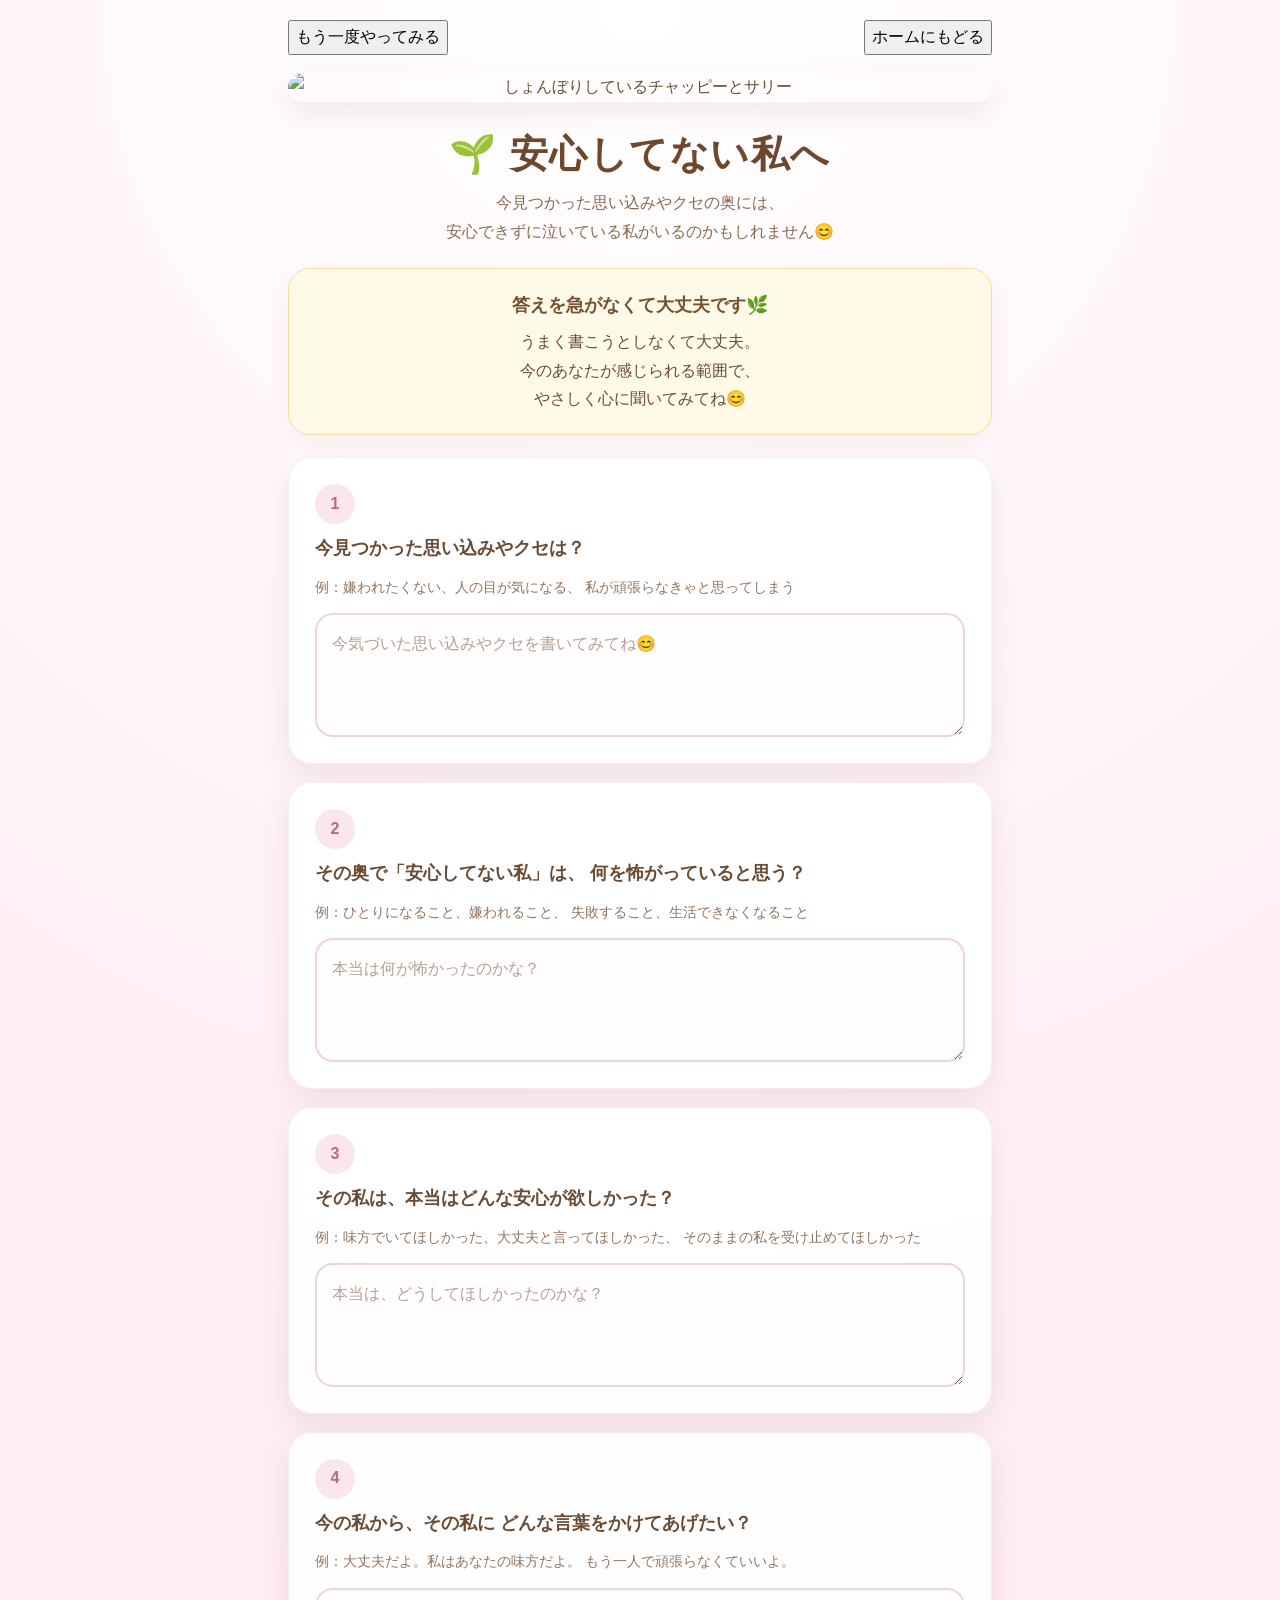
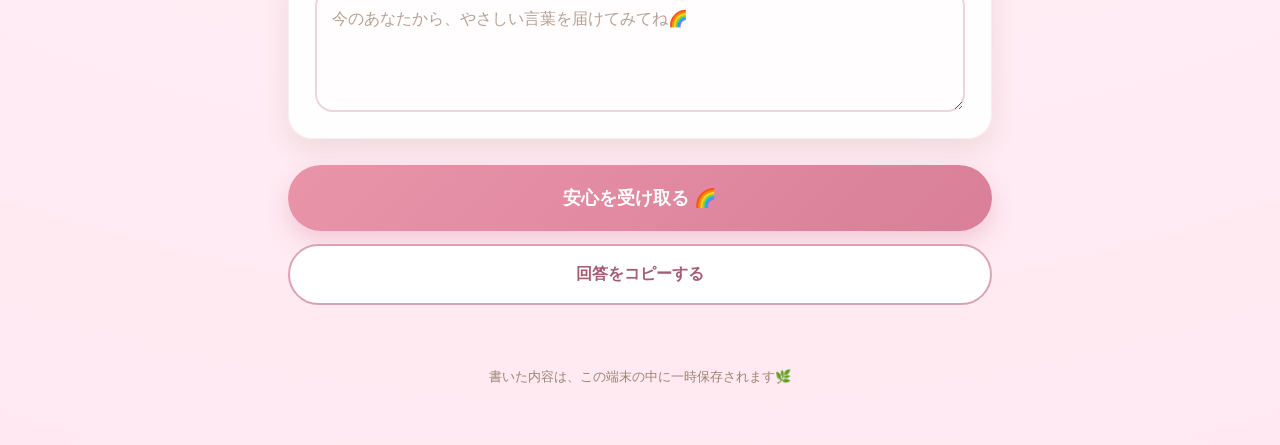
==== anshin-me.html @ 71d85279 "Update navigation buttons in anshin-me.html Replaced buttons for navigation with new styles and text" ====
<!DOCTYPE html>
<html lang="ja">
<head>
  <meta charset="UTF-8">

  <meta
    name="viewport"
    content="width=device-width, initial-scale=1, viewport-fit=cover"
  >

  <title>安心してない私へ｜安心にもどるナビ</title>

  <style>
    * {
      box-sizing: border-box;
    }

    :root {
      --brown: #6b4b32;
      --brown-light: #8a6a50;
      --pink-bg: #fff5f8;
      --card-bg: rgba(255, 255, 255, 0.94);
      --cream: #fff9e8;
      --cream-border: #f3df9f;
      --pink: #e994a9;
      --pink-dark: #d97f99;
      --green: #799667;
      --shadow: 0 10px 28px rgba(126, 84, 64, 0.12);
    }

    html {
      scroll-behavior: smooth;
    }

    body {
      margin: 0;
      min-height: 100vh;
      font-family:
        "Hiragino Kaku Gothic ProN",
        "Yu Gothic",
        "Meiryo",
        sans-serif;
      color: var(--brown);
      background:
        radial-gradient(
          circle at top,
          rgba(255, 255, 255, 0.95),
          rgba(255, 240, 246, 0.96) 52%,
          rgba(255, 232, 241, 0.98)
        );
      line-height: 1.8;
    }

    button,
    textarea {
      font: inherit;
    }

    .page {
      width: min(100%, 760px);
      margin: 0 auto;
      padding:
        max(20px, env(safe-area-inset-top))
        16px
        max(44px, env(safe-area-inset-bottom));
    }

    .top-buttons {
      display: flex;
      justify-content: space-between;
      gap: 12px;
      margin-bottom: 18px;
    }

    .mini-button {
      appearance: none;
      border: 1px solid rgba(121, 86, 57, 0.16);
      border-radius: 999px;
      background: rgba(255, 255, 255, 0.85);
      color: var(--brown);
      padding: 9px 15px;
      font-size: 14px;
      cursor: pointer;
      box-shadow: 0 5px 16px rgba(109, 73, 51, 0.08);
    }

    .hero {
      text-align: center;
      margin-bottom: 22px;
    }

    .hero-image,
    .ending-image {
      display: block;
      width: 100%;
      border-radius: 26px;
      box-shadow: var(--shadow);
      object-fit: cover;
    }

    .hero-image {
      max-height: 480px;
    }

    h1 {
      margin: 26px 0 8px;
      font-size: clamp(26px, 7vw, 38px);
      line-height: 1.4;
      letter-spacing: 0.04em;
      color: #6d482c;
    }

    .lead {
      margin: 0 auto;
      max-width: 650px;
      font-size: 16px;
      color: var(--brown-light);
    }

    .message-box {
      margin: 22px 0;
      padding: 20px 18px;
      text-align: center;
      background: var(--cream);
      border: 1px solid var(--cream-border);
      border-radius: 22px;
      box-shadow: 0 7px 20px rgba(156, 118, 72, 0.08);
    }

    .message-box strong {
      display: block;
      margin-bottom: 6px;
      font-size: 18px;
      color: #76512f;
    }

    .question-card {
      margin: 18px 0;
      padding: 22px 18px;
      background: var(--card-bg);
      border: 1px solid rgba(223, 175, 190, 0.22);
      border-radius: 24px;
      box-shadow: var(--shadow);
    }

    .question-number {
      display: inline-flex;
      align-items: center;
      justify-content: center;
      min-width: 40px;
      height: 40px;
      margin-bottom: 10px;
      border-radius: 50%;
      background: #fce6ed;
      color: #b96881;
      font-weight: 700;
    }

    .question-card label {
      display: block;
      margin-bottom: 11px;
      font-weight: 700;
      font-size: 18px;
      line-height: 1.65;
    }

    .hint {
      margin: 0 0 13px;
      color: #93745d;
      font-size: 14px;
    }

    textarea {
      display: block;
      width: 100%;
      min-height: 124px;
      resize: vertical;
      border: 2px solid #ecd5dd;
      border-radius: 18px;
      padding: 15px;
      color: var(--brown);
      background: #fffdfd;
      outline: none;
      line-height: 1.7;
      transition:
        border-color 0.2s ease,
        box-shadow 0.2s ease;
    }

    textarea:focus {
      border-color: #dda2b5;
      box-shadow: 0 0 0 4px rgba(221, 162, 181, 0.14);
    }

    textarea::placeholder {
      color: #b6a094;
    }

    .action-area {
      margin-top: 26px;
    }

    .main-button {
      display: block;
      width: 100%;
      appearance: none;
      border: none;
      border-radius: 999px;
      padding: 17px 20px;
      color: #fff;
      background:
        linear-gradient(
          135deg,
          var(--pink),
          var(--pink-dark)
        );
      font-size: 18px;
      font-weight: 700;
      cursor: pointer;
      box-shadow: 0 10px 22px rgba(213, 116, 145, 0.28);
      transition:
        transform 0.15s ease,
        box-shadow 0.15s ease;
    }

    .main-button:active {
      transform: scale(0.98);
      box-shadow: 0 5px 13px rgba(213, 116, 145, 0.24);
    }

    .sub-button {
      display: block;
      width: 100%;
      margin-top: 13px;
      appearance: none;
      border: 2px solid #dca2b3;
      border-radius: 999px;
      padding: 14px 18px;
      color: #a55d73;
      background: #fff;
      font-weight: 700;
      cursor: pointer;
    }

    .status {
      min-height: 30px;
      margin-top: 12px;
      text-align: center;
      font-weight: 700;
      color: var(--green);
    }

    .ending {
      display: none;
      margin-top: 30px;
      animation: fadeIn 0.65s ease;
    }

    .ending.show {
      display: block;
    }

    .ending-card {
      margin-top: 20px;
      padding: 24px 19px;
      text-align: center;
      background: rgba(255, 255, 255, 0.95);
      border-radius: 24px;
      box-shadow: var(--shadow);
    }

    .ending-card h2 {
      margin: 0 0 12px;
      font-size: 25px;
      color: #6a492e;
    }

    .ending-card p {
      margin: 7px 0;
    }

    .affirmation {
      margin-top: 18px;
      padding: 17px;
      background: #fff8dd;
      border-radius: 18px;
      font-weight: 700;
      color: #76512f;
    }

    .small-note {
      margin-top: 18px;
      font-size: 13px;
      color: #9a8373;
      text-align: center;
    }

    @keyframes fadeIn {
      from {
        opacity: 0;
        transform: translateY(14px);
      }

      to {
        opacity: 1;
        transform: translateY(0);
      }
    }

    @media (min-width: 700px) {
      .page {
        padding-left: 28px;
        padding-right: 28px;
      }

      .question-card {
        padding: 26px;
      }
    }
  </style>
</head>

<body>
  <main class="page">

    <div class="top-buttons">
  <button
  type="button"
  class="anshin-me-retry-button"
  id="clearButton"
>
  もう一度やってみる
</button>

<button
  type="button"
  class="anshin-me-home-button"
  onclick="location.href='index.html'"
>
  ホームにもどる
</button>
    </div>

    <section class="hero">
      <img
        class="hero-image"
        src="https://raw.githubusercontent.com/Chappy-Sally/chappy-sally-images/main/anshin/cs_Syonbori.png"
        alt="しょんぼりしているチャッピーとサリー"
      >

      <h1>🌱 安心してない私へ</h1>

      <p class="lead">
        今見つかった思い込みやクセの奥には、<br>
        安心できずに泣いている私がいるのかもしれません😊
      </p>
    </section>

    <div class="message-box">
      <strong>答えを急がなくて大丈夫です🌿</strong>
      うまく書こうとしなくて大丈夫。<br>
      今のあなたが感じられる範囲で、<br>
      やさしく心に聞いてみてね😊
    </div>

    <section class="question-card">
      <div class="question-number">1</div>

      <label for="belief">
        今見つかった思い込みやクセは？
      </label>

      <p class="hint">
        例：嫌われたくない、人の目が気になる、
        私が頑張らなきゃと思ってしまう
      </p>

      <textarea
        id="belief"
        placeholder="今気づいた思い込みやクセを書いてみてね😊"
      ></textarea>
    </section>

    <section class="question-card">
      <div class="question-number">2</div>

      <label for="fear">
        その奥で「安心してない私」は、
        何を怖がっていると思う？
      </label>

      <p class="hint">
        例：ひとりになること、嫌われること、
        失敗すること、生活できなくなること
      </p>

      <textarea
        id="fear"
        placeholder="本当は何が怖かったのかな？"
      ></textarea>
    </section>

    <section class="question-card">
      <div class="question-number">3</div>

      <label for="wantedSafety">
        その私は、本当はどんな安心が欲しかった？
      </label>

      <p class="hint">
        例：味方でいてほしかった、大丈夫と言ってほしかった、
        そのままの私を受け止めてほしかった
      </p>

      <textarea
        id="wantedSafety"
        placeholder="本当は、どうしてほしかったのかな？"
      ></textarea>
    </section>

    <section class="question-card">
      <div class="question-number">4</div>

      <label for="kindWords">
        今の私から、その私に
        どんな言葉をかけてあげたい？
      </label>

      <p class="hint">
        例：大丈夫だよ。私はあなたの味方だよ。
        もう一人で頑張らなくていいよ。
      </p>

      <textarea
        id="kindWords"
        placeholder="今のあなたから、やさしい言葉を届けてみてね🌈"
      ></textarea>
    </section>

    <div class="action-area">
      <button
        type="button"
        class="main-button"
        id="completeButton"
      >
        安心を受け取る 🌈
      </button>

      <button
        type="button"
        class="sub-button"
        id="copyButton"
      >
        回答をコピーする
      </button>

      <div
        class="status"
        id="status"
        aria-live="polite"
      ></div>
    </div>

    <section
      class="ending"
      id="ending"
    >
      <img
        class="ending-image"
        src="https://raw.githubusercontent.com/Chappy-Sally/chappy-sally-images/main/anshin/cs_Suyasuya.png"
        alt="安心して眠るチャッピーとサリー"
      >

      <div class="ending-card">
        <h2>🌈 安心できた私へ</h2>

        <p>
          よくここまで心を見つめてきたね😊
        </p>

        <p>
          思い込みやクセを責めなくて大丈夫。
        </p>

        <p>
          その奥には、ただ<br>
          <strong>安心したかった私</strong>がいただけ🌱
        </p>

        <p>
          今日からは、その私に<br>
          「大丈夫だよ」とやさしく声をかけてあげよう。
        </p>

        <div class="affirmation">
          私は大丈夫😊<br>
          私は私の味方。<br>
          安心して、一歩ずつ進んでいい🌈
        </div>
      </div>
    </section>

    <p class="small-note">
      書いた内容は、この端末の中に一時保存されます🌿
    </p>

  </main>

  <script>
    const STORAGE_KEY = "anshinMeAnswers";

    const fields = {
      belief: document.getElementById("belief"),
      fear: document.getElementById("fear"),
      wantedSafety: document.getElementById("wantedSafety"),
      kindWords: document.getElementById("kindWords")
    };

    const ending = document.getElementById("ending");
    const status = document.getElementById("status");
    const completeButton = document.getElementById("completeButton");
    const copyButton = document.getElementById("copyButton");
    const clearButton = document.getElementById("clearButton");

    function getAnswers() {
      return {
        belief: fields.belief.value.trim(),
        fear: fields.fear.value.trim(),
        wantedSafety: fields.wantedSafety.value.trim(),
        kindWords: fields.kindWords.value.trim()
      };
    }

    function saveAnswers() {
      try {
        localStorage.setItem(
          STORAGE_KEY,
          JSON.stringify(getAnswers())
        );
      } catch (error) {
        console.warn("保存できませんでした。", error);
      }
    }

    function loadAnswers() {
      try {
        const saved = localStorage.getItem(STORAGE_KEY);

        if (!saved) {
          return;
        }

        const answers = JSON.parse(saved);

        fields.belief.value = answers.belief || "";
        fields.fear.value = answers.fear || "";
        fields.wantedSafety.value = answers.wantedSafety || "";
        fields.kindWords.value = answers.kindWords || "";
      } catch (error) {
        console.warn("保存内容を読み込めませんでした。", error);
      }
    }

    function createCopyText() {
      const answers = getAnswers();

      return `安心してない私に会いに行ってみたよ🌿

【今見つかった思い込みやクセ】
${answers.belief || "（まだ思いつかない）"}

【その奥で、安心してない私が怖がっていること】
${answers.fear || "（まだ思いつかない）"}

【本当は欲しかった安心】
${answers.wantedSafety || "（まだ思いつかない）"}

【今の私からかけてあげたい言葉】
${answers.kindWords || "（まだ思いつかない）"}

思い込みやクセを責めるのではなく、
その奥にいる「安心したかった私」に寄り添いながら、
やさしく安心に戻るお手伝いをしてください😊🌈`;
    }

    async function copyAnswers() {
      saveAnswers();

      try {
        await navigator.clipboard.writeText(createCopyText());
        showStatus("回答をコピーしました😊");
      } catch (error) {
        const temp = document.createElement("textarea");
        temp.value = createCopyText();
        temp.style.position = "fixed";
        temp.style.opacity = "0";

        document.body.appendChild(temp);
        temp.select();
        document.execCommand("copy");
        temp.remove();

        showStatus("回答をコピーしました😊");
      }
    }

    function showStatus(message) {
      status.textContent = message;

      window.setTimeout(() => {
        status.textContent = "";
      }, 3000);
    }

    function showEnding() {
      saveAnswers();

      ending.classList.add("show");

      window.setTimeout(() => {
        ending.scrollIntoView({
          behavior: "smooth",
          block: "start"
        });
      }, 100);

      showStatus("安心を受け取りました🌈");
    }

    function clearAnswers() {
      const shouldClear = window.confirm(
        "入力した内容をすべて消しますか？"
      );

      if (!shouldClear) {
        return;
      }

      Object.values(fields).forEach((field) => {
        field.value = "";
      });

      localStorage.removeItem(STORAGE_KEY);
      ending.classList.remove("show");

      showStatus("入力内容を消しました🌿");
    }

    Object.values(fields).forEach((field) => {
      field.addEventListener("input", saveAnswers);
    });

    completeButton.addEventListener("click", showEnding);
    copyButton.addEventListener("click", copyAnswers);
    clearButton.addEventListener("click", clearAnswers);

    loadAnswers();
  </script>
</body>
</html>
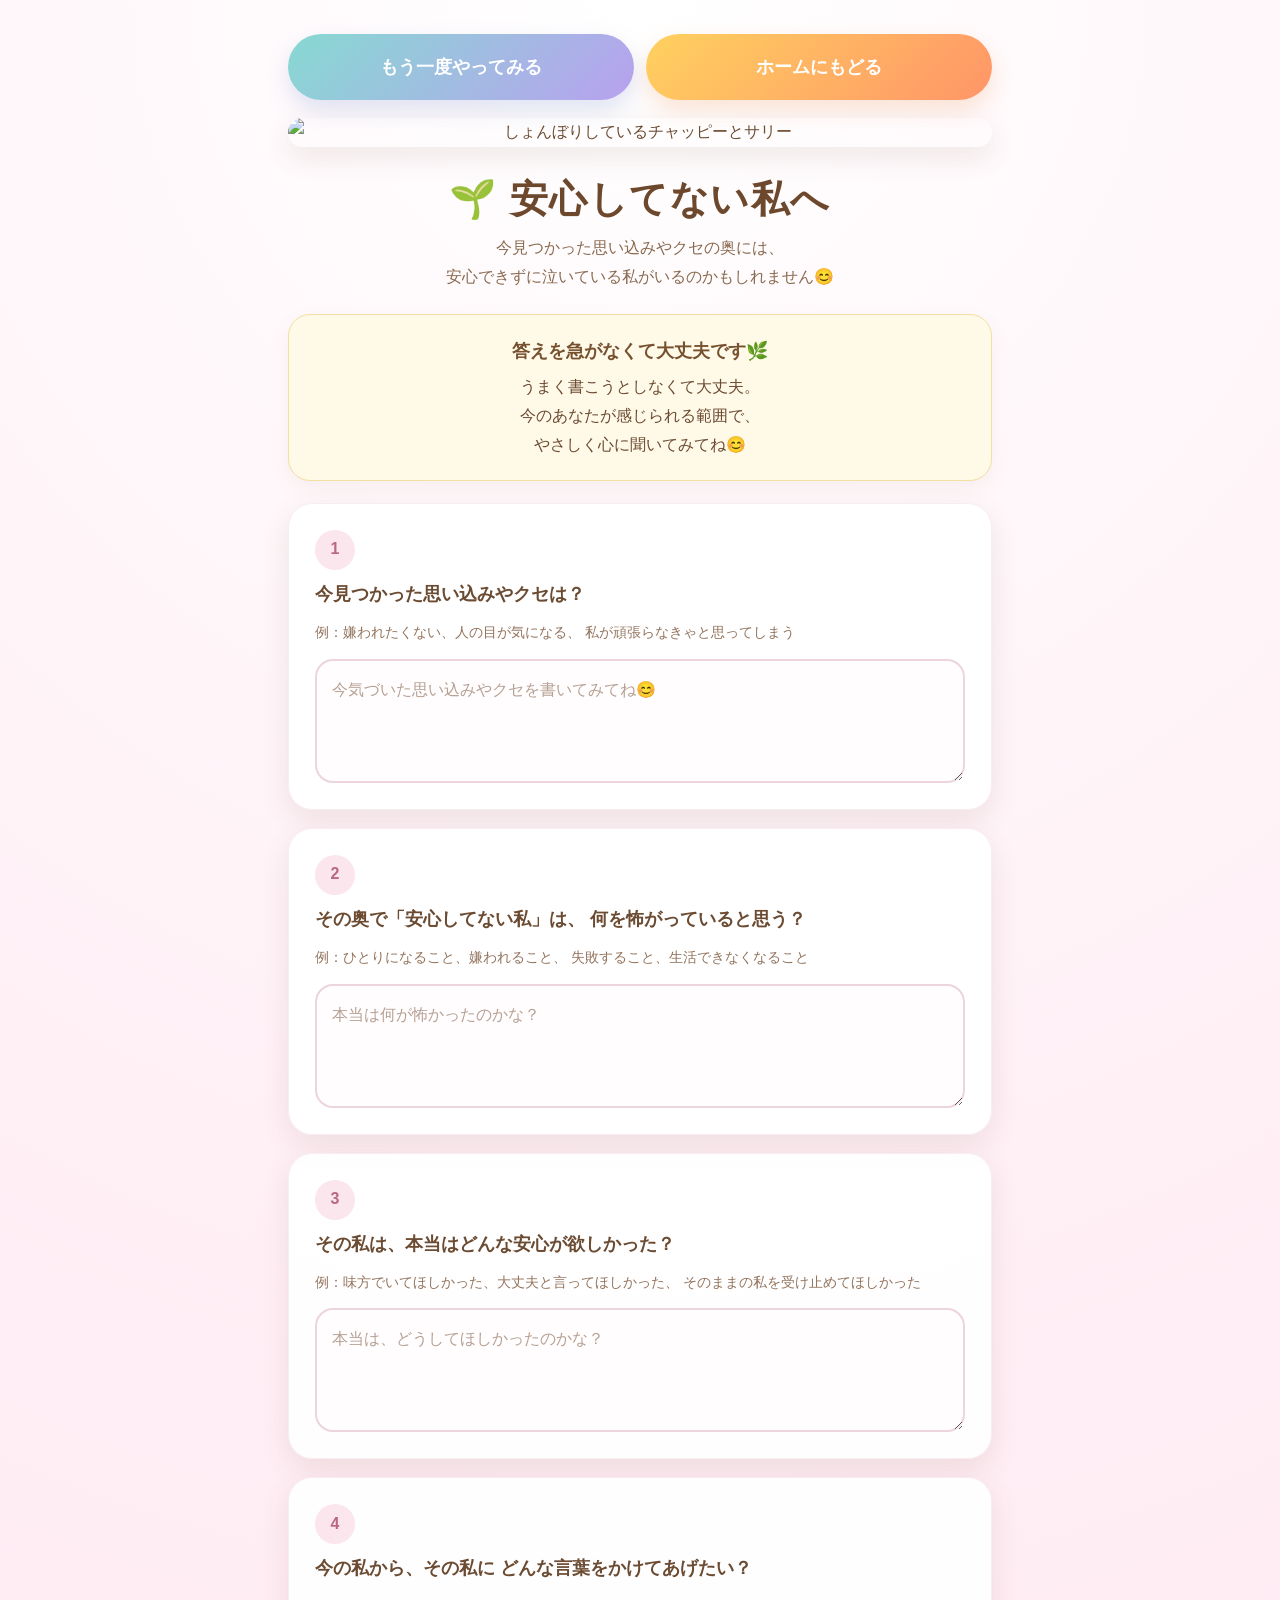
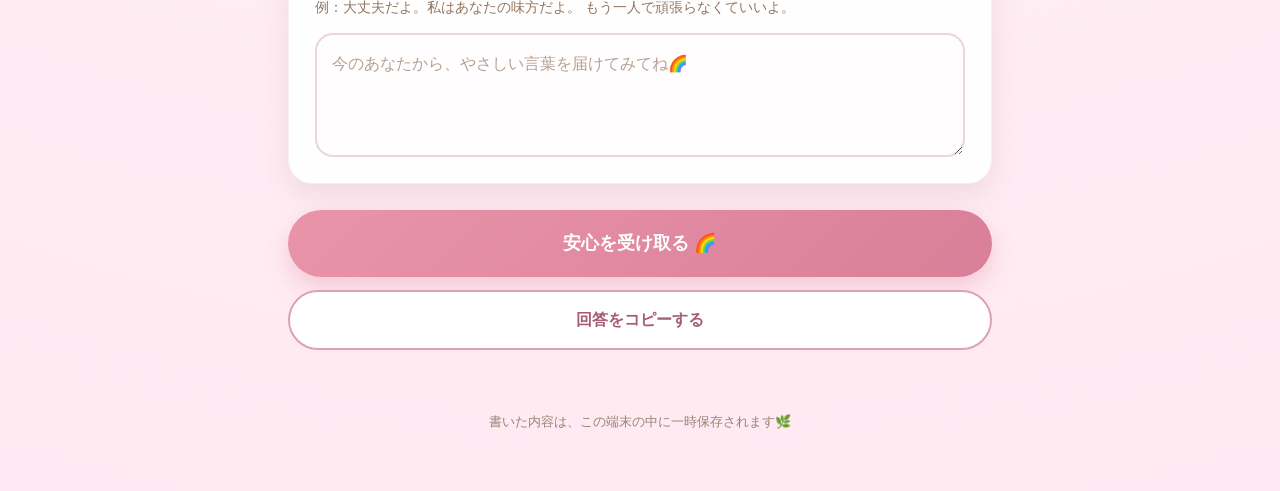
==== commit 92f1b6ba: "Add styles for retry and home buttons Added styles for retry and home buttons in anshin-me.html." ====
--- a/anshin-me.html
+++ b/anshin-me.html
@@ -317,6 +317,44 @@
         padding: 26px;
       }
     }
+
+    /* もう一度やってみる */
+.anshin-me-retry-button{
+  display:block;
+  width:100%;
+  margin-top:14px;
+  border:none;
+  border-radius:999px;
+  padding:17px 20px;
+  background:linear-gradient(135deg,#87d9d2,#b8a1ef);
+  color:#fff;
+  font-size:18px;
+  font-weight:700;
+  cursor:pointer;
+  box-shadow:0 10px 22px rgba(127,150,210,.25);
+}
+
+/* ホームにもどる */
+.anshin-me-home-button{
+  display:block;
+  width:100%;
+  margin-top:14px;
+  border:none;
+  border-radius:999px;
+  padding:17px 20px;
+  background:linear-gradient(135deg,#ffd15f,#ff9568);
+  color:#fff;
+  font-size:18px;
+  font-weight:700;
+  cursor:pointer;
+  box-shadow:0 10px 22px rgba(239,153,92,.25);
+}
+
+.anshin-me-retry-button:active,
+.anshin-me-home-button:active{
+  transform:scale(.98);
+}
+    
   </style>
 </head>
 
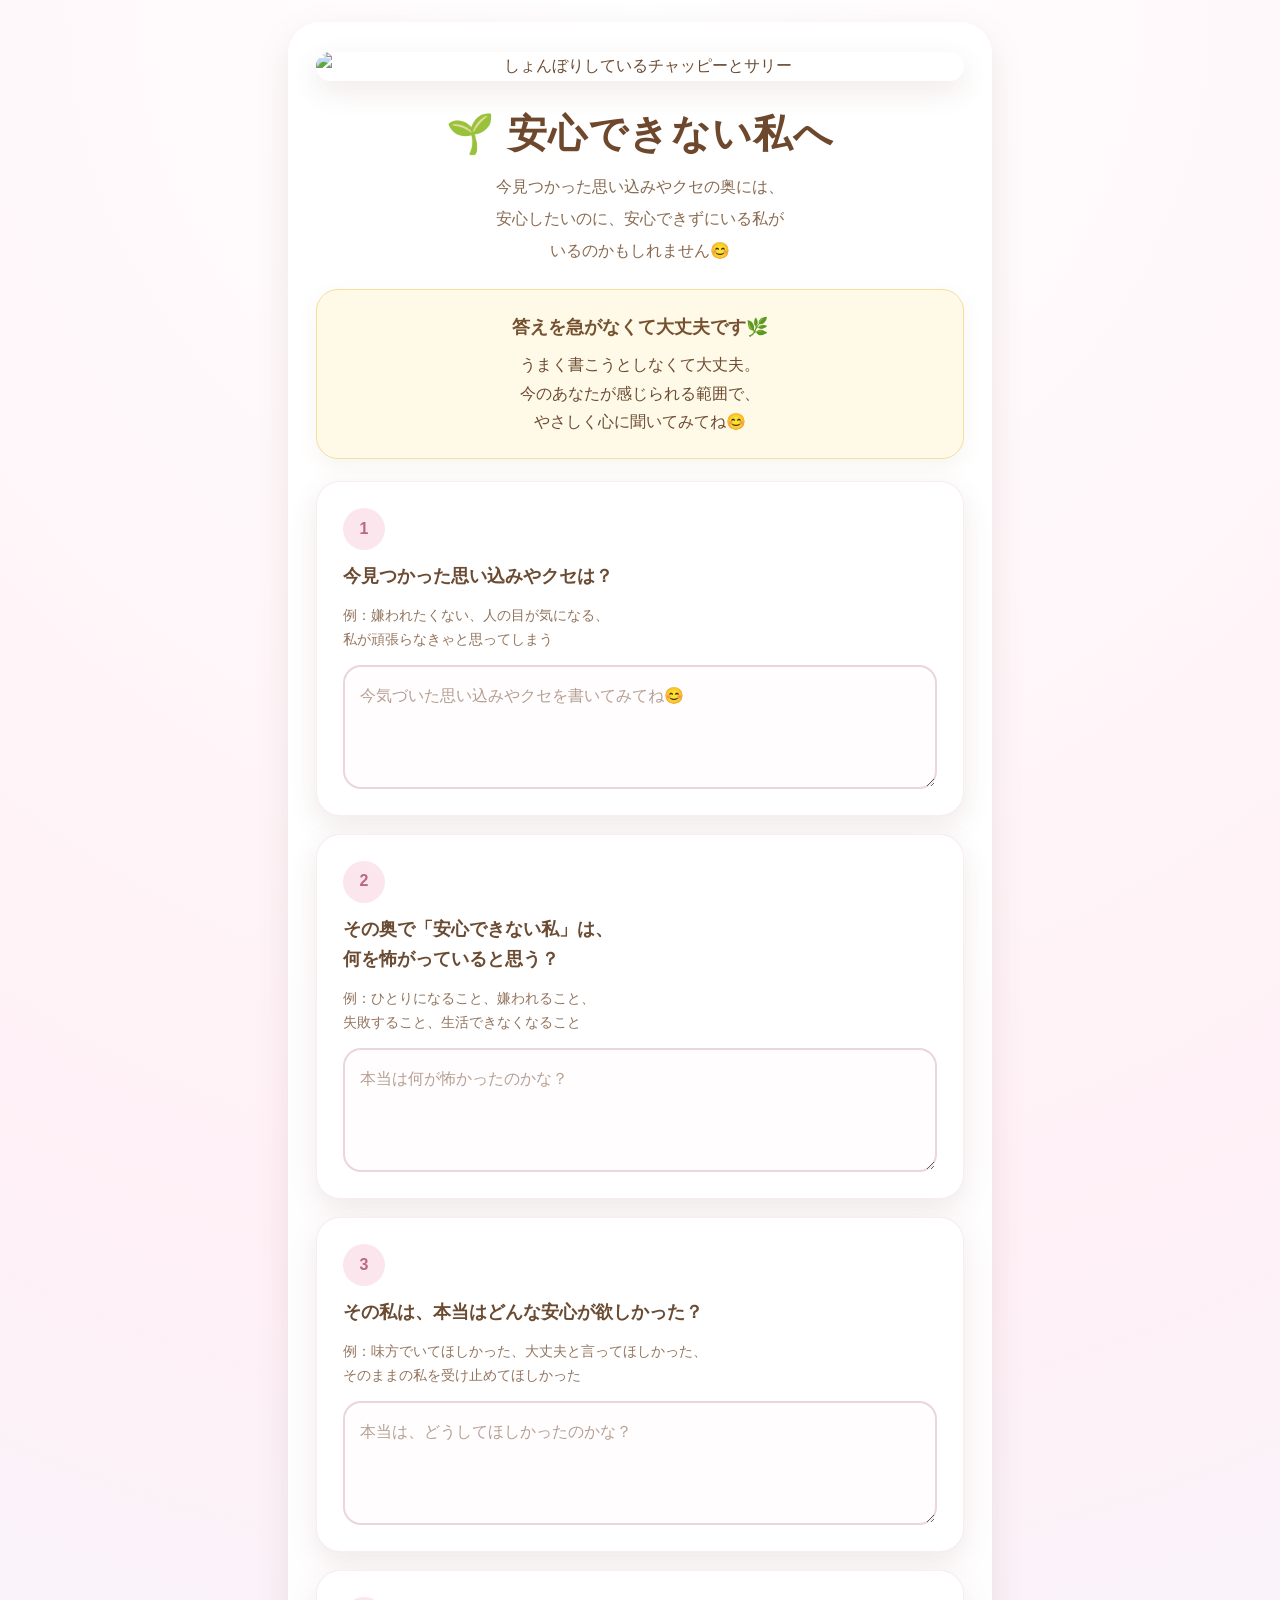
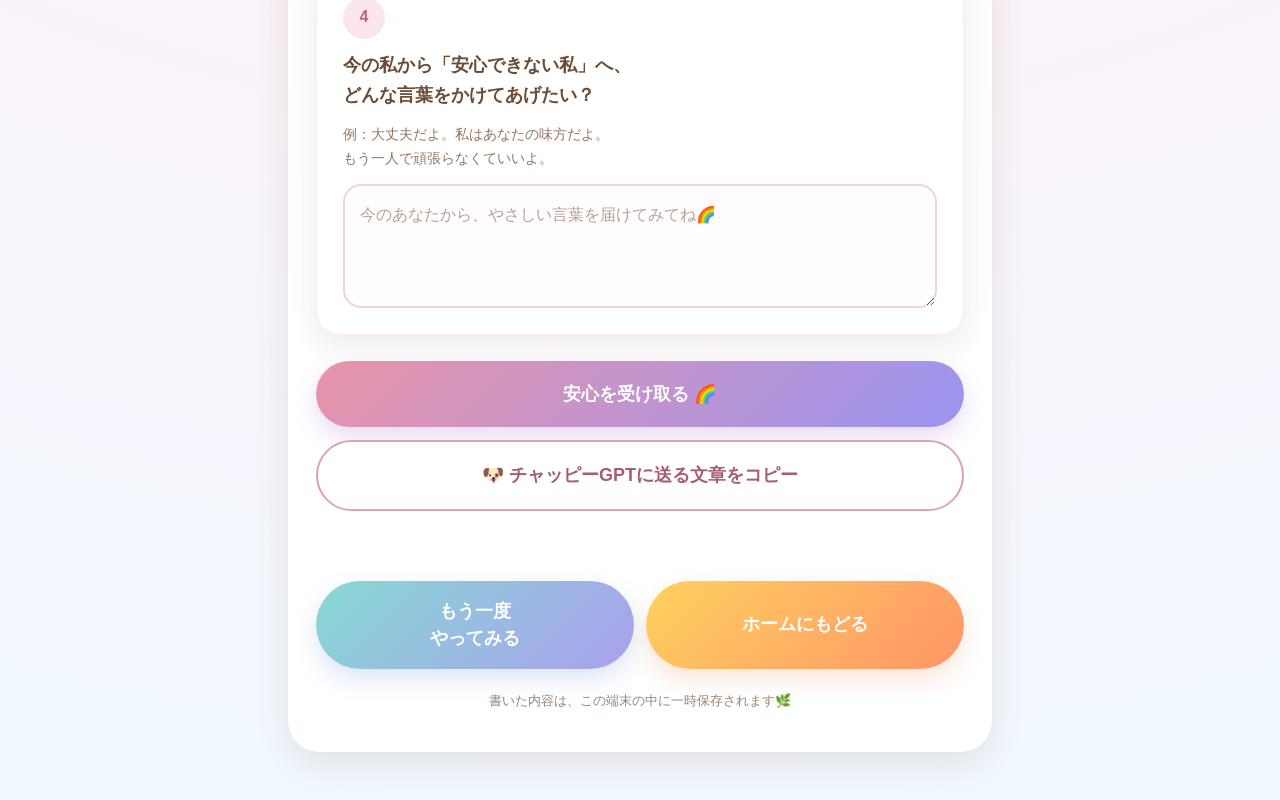
==== commit 0f5b54bb: "Update anshin-me.html" ====
--- a/anshin-me.html
+++ b/anshin-me.html
@@ -8,7 +8,7 @@
     content="width=device-width, initial-scale=1, viewport-fit=cover"
   >
 
-  <title>安心してない私へ｜安心にもどるナビ</title>
+  <title>安心できない私へ｜安心にもどるナビ</title>
 
   <style>
     * {
@@ -18,12 +18,11 @@
     :root {
       --brown: #6b4b32;
       --brown-light: #8a6a50;
-      --pink-bg: #fff5f8;
-      --card-bg: rgba(255, 255, 255, 0.94);
+      --card-bg: rgba(255, 255, 255, 0.96);
       --cream: #fff9e8;
       --cream-border: #f3df9f;
       --pink: #e994a9;
-      --pink-dark: #d97f99;
+      --pink-dark: #9a94f2;
       --green: #799667;
       --shadow: 0 10px 28px rgba(126, 84, 64, 0.12);
     }
@@ -44,9 +43,9 @@
       background:
         radial-gradient(
           circle at top,
-          rgba(255, 255, 255, 0.95),
-          rgba(255, 240, 246, 0.96) 52%,
-          rgba(255, 232, 241, 0.98)
+          rgba(255, 255, 255, 0.96),
+          rgba(255, 240, 246, 0.97) 52%,
+          rgba(239, 248, 255, 0.98)
         );
       line-height: 1.8;
     }
@@ -60,28 +59,17 @@
       width: min(100%, 760px);
       margin: 0 auto;
       padding:
-        max(20px, env(safe-area-inset-top))
+        max(22px, env(safe-area-inset-top))
         16px
-        max(44px, env(safe-area-inset-bottom));
-    }
-
-    .top-buttons {
-      display: flex;
-      justify-content: space-between;
-      gap: 12px;
-      margin-bottom: 18px;
-    }
-
-    .mini-button {
-      appearance: none;
-      border: 1px solid rgba(121, 86, 57, 0.16);
-      border-radius: 999px;
-      background: rgba(255, 255, 255, 0.85);
-      color: var(--brown);
-      padding: 9px 15px;
-      font-size: 14px;
-      cursor: pointer;
-      box-shadow: 0 5px 16px rgba(109, 73, 51, 0.08);
+        max(48px, env(safe-area-inset-bottom));
+    }
+
+    .main-card {
+      width: 100%;
+      padding: 22px 18px 34px;
+      background: var(--card-bg);
+      border-radius: 32px;
+      box-shadow: 0 12px 34px rgba(126, 84, 64, 0.12);
     }
 
     .hero {
@@ -103,10 +91,10 @@
     }
 
     h1 {
-      margin: 26px 0 8px;
-      font-size: clamp(26px, 7vw, 38px);
+      margin: 26px 0 10px;
+      font-size: clamp(27px, 7vw, 39px);
       line-height: 1.4;
-      letter-spacing: 0.04em;
+      letter-spacing: 0.03em;
       color: #6d482c;
     }
 
@@ -115,11 +103,12 @@
       max-width: 650px;
       font-size: 16px;
       color: var(--brown-light);
+      line-height: 2;
     }
 
     .message-box {
       margin: 22px 0;
-      padding: 20px 18px;
+      padding: 21px 18px;
       text-align: center;
       background: var(--cream);
       border: 1px solid var(--cream-border);
@@ -129,7 +118,7 @@
 
     .message-box strong {
       display: block;
-      margin-bottom: 6px;
+      margin-bottom: 7px;
       font-size: 18px;
       color: #76512f;
     }
@@ -137,7 +126,7 @@
     .question-card {
       margin: 18px 0;
       padding: 22px 18px;
-      background: var(--card-bg);
+      background: #fff;
       border: 1px solid rgba(223, 175, 190, 0.22);
       border-radius: 24px;
       box-shadow: var(--shadow);
@@ -147,9 +136,9 @@
       display: inline-flex;
       align-items: center;
       justify-content: center;
-      min-width: 40px;
-      height: 40px;
-      margin-bottom: 10px;
+      min-width: 42px;
+      height: 42px;
+      margin-bottom: 11px;
       border-radius: 50%;
       background: #fce6ed;
       color: #b96881;
@@ -161,13 +150,14 @@
       margin-bottom: 11px;
       font-weight: 700;
       font-size: 18px;
-      line-height: 1.65;
+      line-height: 1.7;
     }
 
     .hint {
       margin: 0 0 13px;
       color: #93745d;
       font-size: 14px;
+      line-height: 1.75;
     }
 
     textarea {
@@ -200,13 +190,25 @@
       margin-top: 26px;
     }
 
-    .main-button {
+    .main-button,
+    .sub-button,
+    .retry-button,
+    .home-button {
       display: block;
       width: 100%;
       appearance: none;
+      border-radius: 999px;
+      padding: 17px 18px;
+      font-size: 18px;
+      font-weight: 700;
+      cursor: pointer;
+      transition:
+        transform 0.15s ease,
+        box-shadow 0.15s ease;
+    }
+
+    .main-button {
       border: none;
-      border-radius: 999px;
-      padding: 17px 20px;
       color: #fff;
       background:
         linear-gradient(
@@ -214,32 +216,21 @@
           var(--pink),
           var(--pink-dark)
         );
-      font-size: 18px;
-      font-weight: 700;
-      cursor: pointer;
-      box-shadow: 0 10px 22px rgba(213, 116, 145, 0.28);
-      transition:
-        transform 0.15s ease,
-        box-shadow 0.15s ease;
-    }
-
-    .main-button:active {
-      transform: scale(0.98);
-      box-shadow: 0 5px 13px rgba(213, 116, 145, 0.24);
+      box-shadow: 0 10px 22px rgba(173, 126, 210, 0.28);
     }
 
     .sub-button {
-      display: block;
-      width: 100%;
       margin-top: 13px;
-      appearance: none;
       border: 2px solid #dca2b3;
-      border-radius: 999px;
-      padding: 14px 18px;
       color: #a55d73;
       background: #fff;
-      font-weight: 700;
-      cursor: pointer;
+    }
+
+    .main-button:active,
+    .sub-button:active,
+    .retry-button:active,
+    .home-button:active {
+      transform: scale(0.98);
     }
 
     .status {
@@ -264,7 +255,7 @@
       margin-top: 20px;
       padding: 24px 19px;
       text-align: center;
-      background: rgba(255, 255, 255, 0.95);
+      background: #fff;
       border-radius: 24px;
       box-shadow: var(--shadow);
     }
@@ -286,10 +277,36 @@
       border-radius: 18px;
       font-weight: 700;
       color: #76512f;
+      line-height: 1.9;
+    }
+
+    .bottom-buttons {
+      display: grid;
+      grid-template-columns: 1fr 1fr;
+      gap: 12px;
+      margin-top: 28px;
+    }
+
+    .retry-button,
+    .home-button {
+      min-height: 88px;
+      border: none;
+      color: #fff;
+      line-height: 1.5;
+    }
+
+    .retry-button {
+      background: linear-gradient(135deg, #87d9d2, #aaa0ef);
+      box-shadow: 0 10px 22px rgba(127, 150, 210, 0.25);
+    }
+
+    .home-button {
+      background: linear-gradient(135deg, #ffd15f, #ff9568);
+      box-shadow: 0 10px 22px rgba(239, 153, 92, 0.25);
     }
 
     .small-note {
-      margin-top: 18px;
+      margin: 20px 0 0;
       font-size: 13px;
       color: #9a8373;
       text-align: center;
@@ -313,235 +330,222 @@
         padding-right: 28px;
       }
 
+      .main-card {
+        padding: 30px 28px 40px;
+      }
+
       .question-card {
         padding: 26px;
       }
     }
 
-    /* もう一度やってみる */
-.anshin-me-retry-button{
-  display:block;
-  width:100%;
-  margin-top:14px;
-  border:none;
-  border-radius:999px;
-  padding:17px 20px;
-  background:linear-gradient(135deg,#87d9d2,#b8a1ef);
-  color:#fff;
-  font-size:18px;
-  font-weight:700;
-  cursor:pointer;
-  box-shadow:0 10px 22px rgba(127,150,210,.25);
-}
-
-/* ホームにもどる */
-.anshin-me-home-button{
-  display:block;
-  width:100%;
-  margin-top:14px;
-  border:none;
-  border-radius:999px;
-  padding:17px 20px;
-  background:linear-gradient(135deg,#ffd15f,#ff9568);
-  color:#fff;
-  font-size:18px;
-  font-weight:700;
-  cursor:pointer;
-  box-shadow:0 10px 22px rgba(239,153,92,.25);
-}
-
-.anshin-me-retry-button:active,
-.anshin-me-home-button:active{
-  transform:scale(.98);
-}
-    
+    @media (max-width: 420px) {
+      .main-card {
+        padding: 18px 14px 30px;
+      }
+
+      .bottom-buttons {
+        gap: 10px;
+      }
+
+      .retry-button,
+      .home-button {
+        padding: 14px 10px;
+        font-size: 17px;
+      }
+    }
   </style>
 </head>
 
 <body>
   <main class="page">
-
-    <div class="top-buttons">
-  <button
-  type="button"
-  class="anshin-me-retry-button"
-  id="clearButton"
->
-  もう一度やってみる
-</button>
-
-<button
-  type="button"
-  class="anshin-me-home-button"
-  onclick="location.href='index.html'"
->
-  ホームにもどる
-</button>
+    <div class="main-card">
+
+      <section class="hero">
+        <img
+          class="hero-image"
+          src="https://raw.githubusercontent.com/Chappy-Sally/chappy-sally-images/main/anshin/cs_Syonbori.png"
+          alt="しょんぼりしているチャッピーとサリー"
+        >
+
+        <h1>🌱 安心できない私へ</h1>
+
+        <p class="lead">
+          今見つかった思い込みやクセの奥には、<br>
+          安心したいのに、安心できずにいる私が<br>
+          いるのかもしれません😊
+        </p>
+      </section>
+
+      <div class="message-box">
+        <strong>答えを急がなくて大丈夫です🌿</strong>
+
+        うまく書こうとしなくて大丈夫。<br>
+        今のあなたが感じられる範囲で、<br>
+        やさしく心に聞いてみてね😊
+      </div>
+
+      <section class="question-card">
+        <div class="question-number">1</div>
+
+        <label for="belief">
+          今見つかった思い込みやクセは？
+        </label>
+
+        <p class="hint">
+          例：嫌われたくない、人の目が気になる、<br>
+          私が頑張らなきゃと思ってしまう
+        </p>
+
+        <textarea
+          id="belief"
+          placeholder="今気づいた思い込みやクセを書いてみてね😊"
+        ></textarea>
+      </section>
+
+      <section class="question-card">
+        <div class="question-number">2</div>
+
+        <label for="fear">
+          その奥で「安心できない私」は、<br>
+          何を怖がっていると思う？
+        </label>
+
+        <p class="hint">
+          例：ひとりになること、嫌われること、<br>
+          失敗すること、生活できなくなること
+        </p>
+
+        <textarea
+          id="fear"
+          placeholder="本当は何が怖かったのかな？"
+        ></textarea>
+      </section>
+
+      <section class="question-card">
+        <div class="question-number">3</div>
+
+        <label for="wantedSafety">
+          その私は、本当はどんな安心が欲しかった？
+        </label>
+
+        <p class="hint">
+          例：味方でいてほしかった、大丈夫と言ってほしかった、<br>
+          そのままの私を受け止めてほしかった
+        </p>
+
+        <textarea
+          id="wantedSafety"
+          placeholder="本当は、どうしてほしかったのかな？"
+        ></textarea>
+      </section>
+
+      <section class="question-card">
+        <div class="question-number">4</div>
+
+        <label for="kindWords">
+          今の私から「安心できない私」へ、<br>
+          どんな言葉をかけてあげたい？
+        </label>
+
+        <p class="hint">
+          例：大丈夫だよ。私はあなたの味方だよ。<br>
+          もう一人で頑張らなくていいよ。
+        </p>
+
+        <textarea
+          id="kindWords"
+          placeholder="今のあなたから、やさしい言葉を届けてみてね🌈"
+        ></textarea>
+      </section>
+
+      <div class="action-area">
+        <button
+          type="button"
+          class="main-button"
+          id="completeButton"
+        >
+          安心を受け取る 🌈
+        </button>
+
+        <button
+          type="button"
+          class="sub-button"
+          id="copyButton"
+        >
+          🐶 チャッピーGPTに送る文章をコピー
+        </button>
+
+        <div
+          class="status"
+          id="status"
+          aria-live="polite"
+        ></div>
+      </div>
+
+      <section
+        class="ending"
+        id="ending"
+      >
+        <img
+          class="ending-image"
+          src="https://raw.githubusercontent.com/Chappy-Sally/chappy-sally-images/main/anshin/cs_Suyasuya.png"
+          alt="安心して眠るチャッピーとサリー"
+        >
+
+        <div class="ending-card">
+          <h2>🌈 安心できた私へ</h2>
+
+          <p>
+            よくここまで心を見つめてきたね😊
+          </p>
+
+          <p>
+            思い込みやクセを責めなくて大丈夫。
+          </p>
+
+          <p>
+            その奥には、ただ<br>
+            <strong>本当は安心したかった私</strong>がいただけ🌱
+          </p>
+
+          <p>
+            今日からは、その私に<br>
+            「大丈夫だよ」と<br>
+            やさしく声をかけてあげよう。
+          </p>
+
+          <div class="affirmation">
+            私は大丈夫😊<br>
+            私は私の味方。<br>
+            安心して、一歩ずつ進んでいい🌈
+          </div>
+        </div>
+      </section>
+
+      <div class="bottom-buttons">
+        <button
+          type="button"
+          class="retry-button"
+          id="clearButton"
+        >
+          もう一度<br>やってみる
+        </button>
+
+        <button
+          type="button"
+          class="home-button"
+          onclick="location.href='index.html'"
+        >
+          ホームにもどる
+        </button>
+      </div>
+
+      <p class="small-note">
+        書いた内容は、この端末の中に一時保存されます🌿
+      </p>
+
     </div>
-
-    <section class="hero">
-      <img
-        class="hero-image"
-        src="https://raw.githubusercontent.com/Chappy-Sally/chappy-sally-images/main/anshin/cs_Syonbori.png"
-        alt="しょんぼりしているチャッピーとサリー"
-      >
-
-      <h1>🌱 安心してない私へ</h1>
-
-      <p class="lead">
-        今見つかった思い込みやクセの奥には、<br>
-        安心できずに泣いている私がいるのかもしれません😊
-      </p>
-    </section>
-
-    <div class="message-box">
-      <strong>答えを急がなくて大丈夫です🌿</strong>
-      うまく書こうとしなくて大丈夫。<br>
-      今のあなたが感じられる範囲で、<br>
-      やさしく心に聞いてみてね😊
-    </div>
-
-    <section class="question-card">
-      <div class="question-number">1</div>
-
-      <label for="belief">
-        今見つかった思い込みやクセは？
-      </label>
-
-      <p class="hint">
-        例：嫌われたくない、人の目が気になる、
-        私が頑張らなきゃと思ってしまう
-      </p>
-
-      <textarea
-        id="belief"
-        placeholder="今気づいた思い込みやクセを書いてみてね😊"
-      ></textarea>
-    </section>
-
-    <section class="question-card">
-      <div class="question-number">2</div>
-
-      <label for="fear">
-        その奥で「安心してない私」は、
-        何を怖がっていると思う？
-      </label>
-
-      <p class="hint">
-        例：ひとりになること、嫌われること、
-        失敗すること、生活できなくなること
-      </p>
-
-      <textarea
-        id="fear"
-        placeholder="本当は何が怖かったのかな？"
-      ></textarea>
-    </section>
-
-    <section class="question-card">
-      <div class="question-number">3</div>
-
-      <label for="wantedSafety">
-        その私は、本当はどんな安心が欲しかった？
-      </label>
-
-      <p class="hint">
-        例：味方でいてほしかった、大丈夫と言ってほしかった、
-        そのままの私を受け止めてほしかった
-      </p>
-
-      <textarea
-        id="wantedSafety"
-        placeholder="本当は、どうしてほしかったのかな？"
-      ></textarea>
-    </section>
-
-    <section class="question-card">
-      <div class="question-number">4</div>
-
-      <label for="kindWords">
-        今の私から、その私に
-        どんな言葉をかけてあげたい？
-      </label>
-
-      <p class="hint">
-        例：大丈夫だよ。私はあなたの味方だよ。
-        もう一人で頑張らなくていいよ。
-      </p>
-
-      <textarea
-        id="kindWords"
-        placeholder="今のあなたから、やさしい言葉を届けてみてね🌈"
-      ></textarea>
-    </section>
-
-    <div class="action-area">
-      <button
-        type="button"
-        class="main-button"
-        id="completeButton"
-      >
-        安心を受け取る 🌈
-      </button>
-
-      <button
-        type="button"
-        class="sub-button"
-        id="copyButton"
-      >
-        回答をコピーする
-      </button>
-
-      <div
-        class="status"
-        id="status"
-        aria-live="polite"
-      ></div>
-    </div>
-
-    <section
-      class="ending"
-      id="ending"
-    >
-      <img
-        class="ending-image"
-        src="https://raw.githubusercontent.com/Chappy-Sally/chappy-sally-images/main/anshin/cs_Suyasuya.png"
-        alt="安心して眠るチャッピーとサリー"
-      >
-
-      <div class="ending-card">
-        <h2>🌈 安心できた私へ</h2>
-
-        <p>
-          よくここまで心を見つめてきたね😊
-        </p>
-
-        <p>
-          思い込みやクセを責めなくて大丈夫。
-        </p>
-
-        <p>
-          その奥には、ただ<br>
-          <strong>安心したかった私</strong>がいただけ🌱
-        </p>
-
-        <p>
-          今日からは、その私に<br>
-          「大丈夫だよ」とやさしく声をかけてあげよう。
-        </p>
-
-        <div class="affirmation">
-          私は大丈夫😊<br>
-          私は私の味方。<br>
-          安心して、一歩ずつ進んでいい🌈
-        </div>
-      </div>
-    </section>
-
-    <p class="small-note">
-      書いた内容は、この端末の中に一時保存されます🌿
-    </p>
-
   </main>
 
   <script>
@@ -602,12 +606,12 @@
     function createCopyText() {
       const answers = getAnswers();
 
-      return `安心してない私に会いに行ってみたよ🌿
+      return `安心できない私に会いに行ってみたよ🌿
 
 【今見つかった思い込みやクセ】
 ${answers.belief || "（まだ思いつかない）"}
 
-【その奥で、安心してない私が怖がっていること】
+【その奥で、安心できない私が怖がっていること】
 ${answers.fear || "（まだ思いつかない）"}
 
 【本当は欲しかった安心】
@@ -617,7 +621,7 @@
 ${answers.kindWords || "（まだ思いつかない）"}
 
 思い込みやクセを責めるのではなく、
-その奥にいる「安心したかった私」に寄り添いながら、
+その奥にいる「本当は安心したかった私」に寄り添いながら、
 やさしく安心に戻るお手伝いをしてください😊🌈`;
     }
 
@@ -626,9 +630,10 @@
 
       try {
         await navigator.clipboard.writeText(createCopyText());
-        showStatus("回答をコピーしました😊");
+        showStatus("文章をコピーしました😊");
       } catch (error) {
         const temp = document.createElement("textarea");
+
         temp.value = createCopyText();
         temp.style.position = "fixed";
         temp.style.opacity = "0";
@@ -638,7 +643,7 @@
         document.execCommand("copy");
         temp.remove();
 
-        showStatus("回答をコピーしました😊");
+        showStatus("文章をコピーしました😊");
       }
     }
 
@@ -652,7 +657,6 @@
 
     function showEnding() {
       saveAnswers();
-
       ending.classList.add("show");
 
       window.setTimeout(() => {
@@ -667,7 +671,7 @@
 
     function clearAnswers() {
       const shouldClear = window.confirm(
-        "入力した内容をすべて消しますか？"
+        "入力した内容を消して、もう一度はじめますか？"
       );
 
       if (!shouldClear) {
@@ -681,7 +685,12 @@
       localStorage.removeItem(STORAGE_KEY);
       ending.classList.remove("show");
 
-      showStatus("入力内容を消しました🌿");
+      window.scrollTo({
+        top: 0,
+        behavior: "smooth"
+      });
+
+      showStatus("最初から始められます🌿");
     }
 
     Object.values(fields).forEach((field) => {
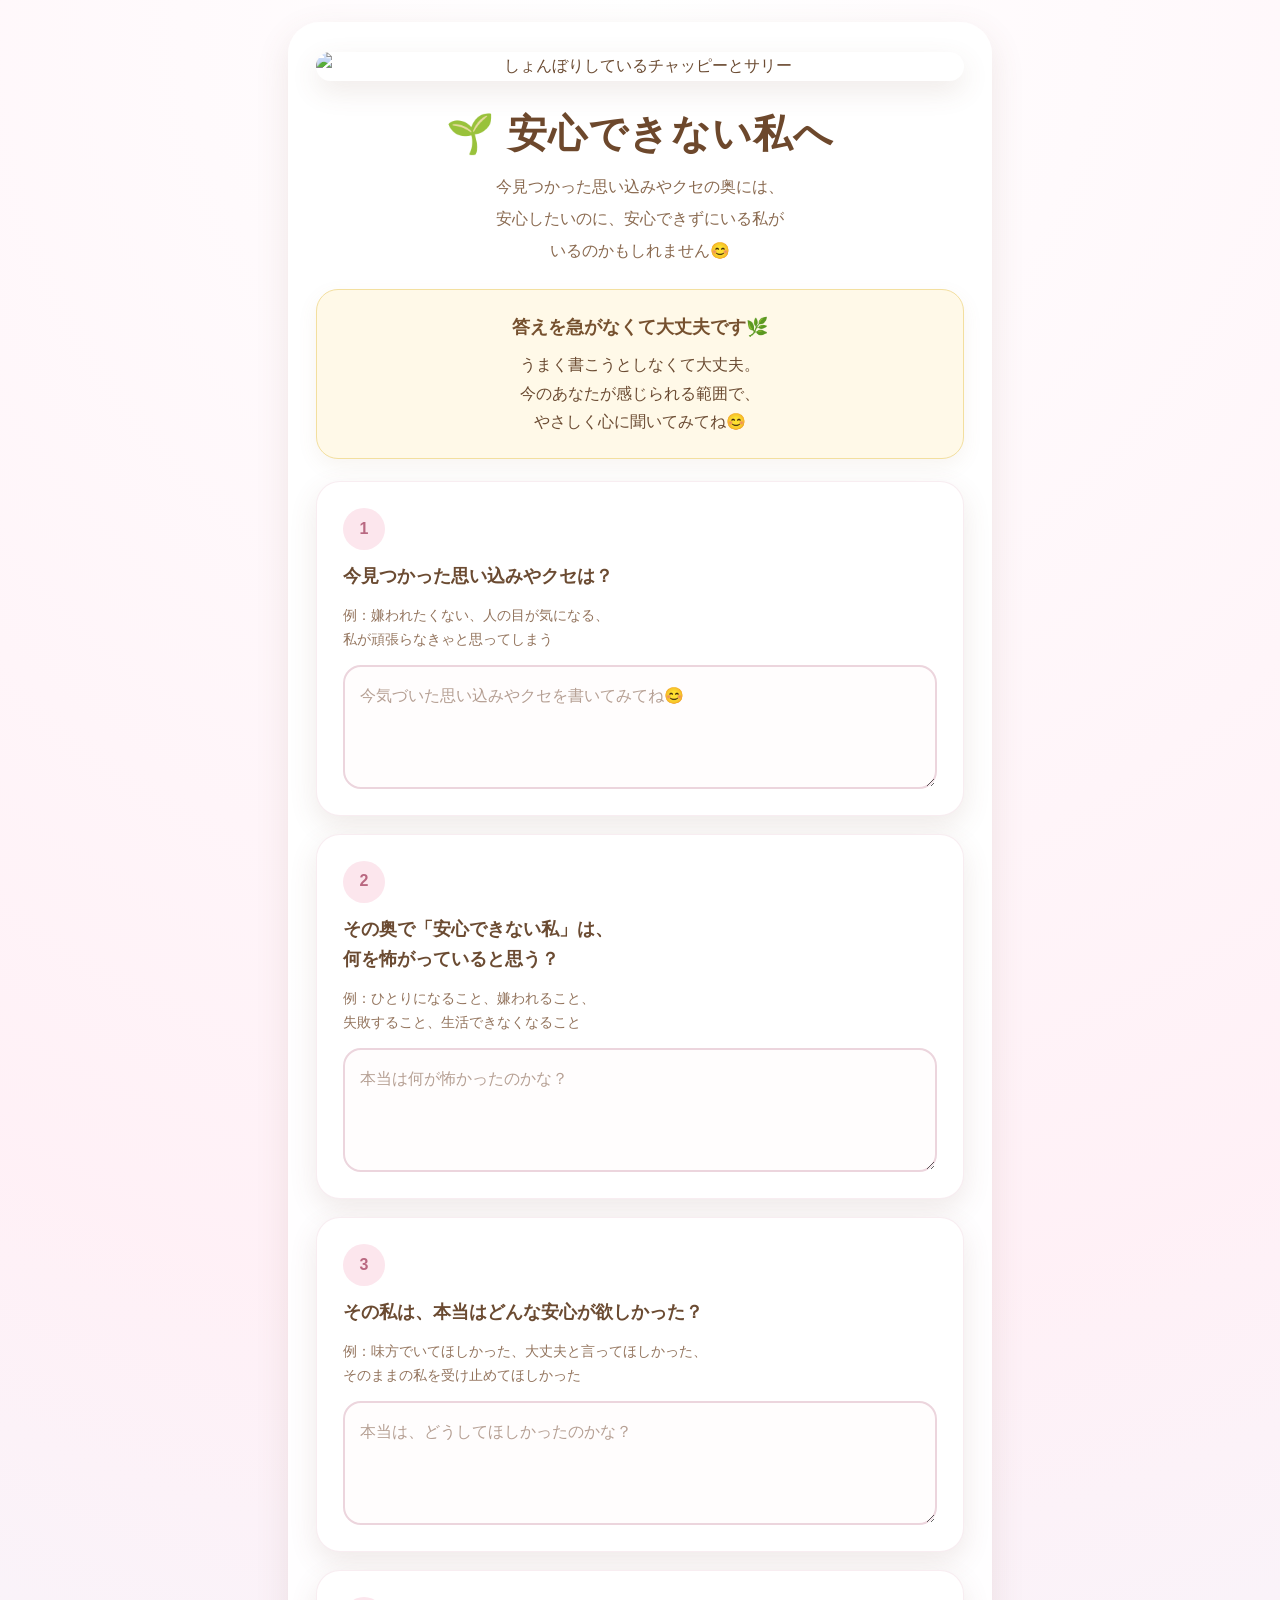
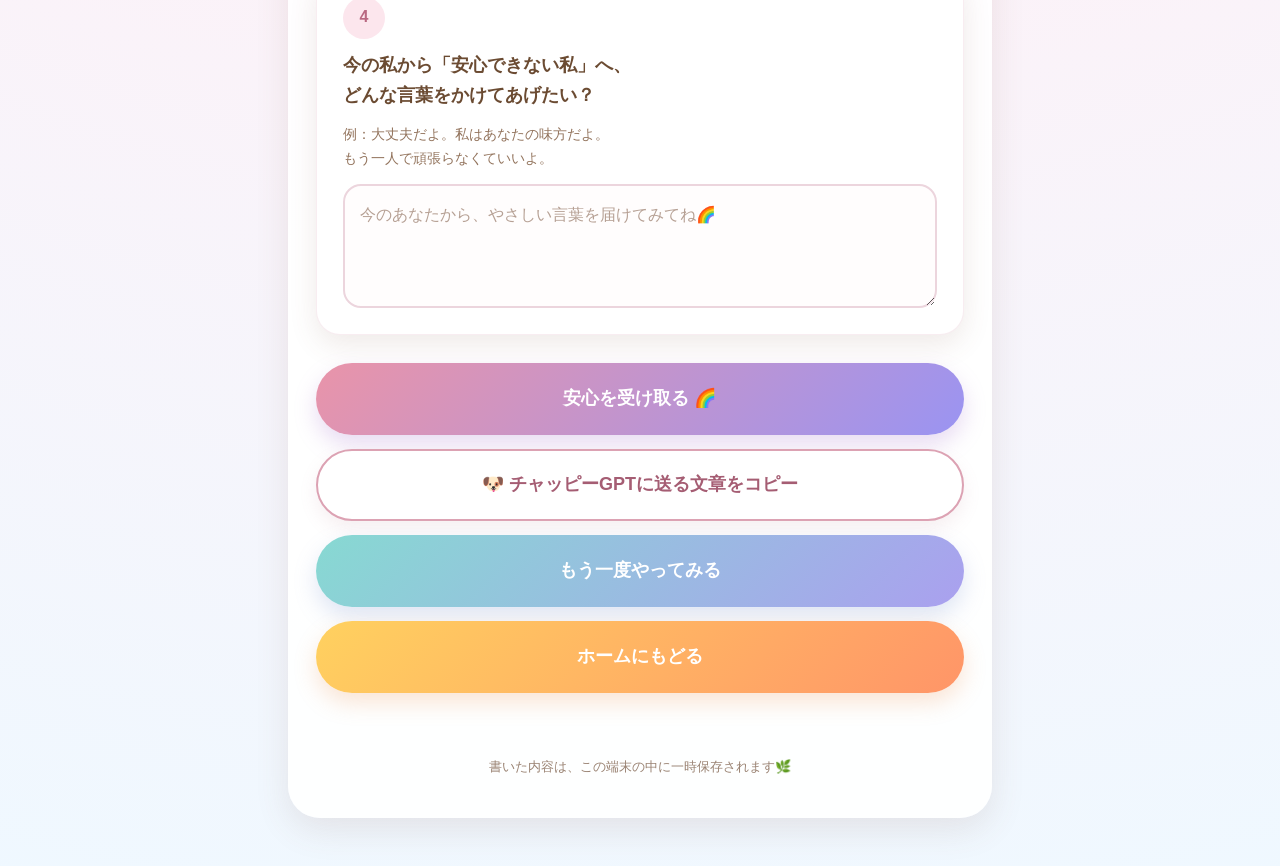
==== commit 9abfc1e3: "Update anshin-me.html" ====
--- a/anshin-me.html
+++ b/anshin-me.html
@@ -22,7 +22,7 @@
       --cream: #fff9e8;
       --cream-border: #f3df9f;
       --pink: #e994a9;
-      --pink-dark: #9a94f2;
+      --purple: #9a94f2;
       --green: #799667;
       --shadow: 0 10px 28px rgba(126, 84, 64, 0.12);
     }
@@ -148,8 +148,8 @@
     .question-card label {
       display: block;
       margin-bottom: 11px;
+      font-size: 18px;
       font-weight: 700;
-      font-size: 18px;
       line-height: 1.7;
     }
 
@@ -186,21 +186,27 @@
       color: #b6a094;
     }
 
-    .action-area {
-      margin-top: 26px;
+    /* 4つのボタンを縦一列 */
+    .button-list {
+      display: flex;
+      flex-direction: column;
+      gap: 14px;
+      margin-top: 28px;
     }
 
     .main-button,
-    .sub-button,
+    .copy-button,
     .retry-button,
     .home-button {
       display: block;
       width: 100%;
+      min-height: 72px;
       appearance: none;
       border-radius: 999px;
       padding: 17px 18px;
       font-size: 18px;
       font-weight: 700;
+      line-height: 1.5;
       cursor: pointer;
       transition:
         transform 0.15s ease,
@@ -214,20 +220,34 @@
         linear-gradient(
           135deg,
           var(--pink),
-          var(--pink-dark)
+          var(--purple)
         );
       box-shadow: 0 10px 22px rgba(173, 126, 210, 0.28);
     }
 
-    .sub-button {
-      margin-top: 13px;
+    .copy-button {
       border: 2px solid #dca2b3;
       color: #a55d73;
       background: #fff;
+      box-shadow: 0 8px 18px rgba(185, 121, 143, 0.12);
+    }
+
+    .retry-button {
+      border: none;
+      color: #fff;
+      background: linear-gradient(135deg, #87d9d2, #aaa0ef);
+      box-shadow: 0 10px 22px rgba(127, 150, 210, 0.25);
+    }
+
+    .home-button {
+      border: none;
+      color: #fff;
+      background: linear-gradient(135deg, #ffd15f, #ff9568);
+      box-shadow: 0 10px 22px rgba(239, 153, 92, 0.25);
     }
 
     .main-button:active,
-    .sub-button:active,
+    .copy-button:active,
     .retry-button:active,
     .home-button:active {
       transform: scale(0.98);
@@ -280,31 +300,6 @@
       line-height: 1.9;
     }
 
-    .bottom-buttons {
-      display: grid;
-      grid-template-columns: 1fr 1fr;
-      gap: 12px;
-      margin-top: 28px;
-    }
-
-    .retry-button,
-    .home-button {
-      min-height: 88px;
-      border: none;
-      color: #fff;
-      line-height: 1.5;
-    }
-
-    .retry-button {
-      background: linear-gradient(135deg, #87d9d2, #aaa0ef);
-      box-shadow: 0 10px 22px rgba(127, 150, 210, 0.25);
-    }
-
-    .home-button {
-      background: linear-gradient(135deg, #ffd15f, #ff9568);
-      box-shadow: 0 10px 22px rgba(239, 153, 92, 0.25);
-    }
-
     .small-note {
       margin: 20px 0 0;
       font-size: 13px;
@@ -344,13 +339,12 @@
         padding: 18px 14px 30px;
       }
 
-      .bottom-buttons {
-        gap: 10px;
-      }
-
+      .main-button,
+      .copy-button,
       .retry-button,
       .home-button {
-        padding: 14px 10px;
+        min-height: 68px;
+        padding: 15px 12px;
         font-size: 17px;
       }
     }
@@ -459,7 +453,9 @@
         ></textarea>
       </section>
 
-      <div class="action-area">
+      <!-- 4つのボタン -->
+      <div class="button-list">
+
         <button
           type="button"
           class="main-button"
@@ -470,18 +466,35 @@
 
         <button
           type="button"
-          class="sub-button"
+          class="copy-button"
           id="copyButton"
         >
           🐶 チャッピーGPTに送る文章をコピー
         </button>
 
-        <div
-          class="status"
-          id="status"
-          aria-live="polite"
-        ></div>
+        <button
+          type="button"
+          class="retry-button"
+          id="clearButton"
+        >
+          もう一度やってみる
+        </button>
+
+        <button
+          type="button"
+          class="home-button"
+          id="homeButton"
+        >
+          ホームにもどる
+        </button>
+
       </div>
+
+      <div
+        class="status"
+        id="status"
+        aria-live="polite"
+      ></div>
 
       <section
         class="ending"
@@ -523,24 +536,6 @@
         </div>
       </section>
 
-      <div class="bottom-buttons">
-        <button
-          type="button"
-          class="retry-button"
-          id="clearButton"
-        >
-          もう一度<br>やってみる
-        </button>
-
-        <button
-          type="button"
-          class="home-button"
-          onclick="location.href='index.html'"
-        >
-          ホームにもどる
-        </button>
-      </div>
-
       <p class="small-note">
         書いた内容は、この端末の中に一時保存されます🌿
       </p>
@@ -563,6 +558,7 @@
     const completeButton = document.getElementById("completeButton");
     const copyButton = document.getElementById("copyButton");
     const clearButton = document.getElementById("clearButton");
+    const homeButton = document.getElementById("homeButton");
 
     function getAnswers() {
       return {
@@ -693,6 +689,10 @@
       showStatus("最初から始められます🌿");
     }
 
+    function goHome() {
+      window.location.href = "index.html";
+    }
+
     Object.values(fields).forEach((field) => {
       field.addEventListener("input", saveAnswers);
     });
@@ -700,6 +700,7 @@
     completeButton.addEventListener("click", showEnding);
     copyButton.addEventListener("click", copyAnswers);
     clearButton.addEventListener("click", clearAnswers);
+    homeButton.addEventListener("click", goHome);
 
     loadAnswers();
   </script>
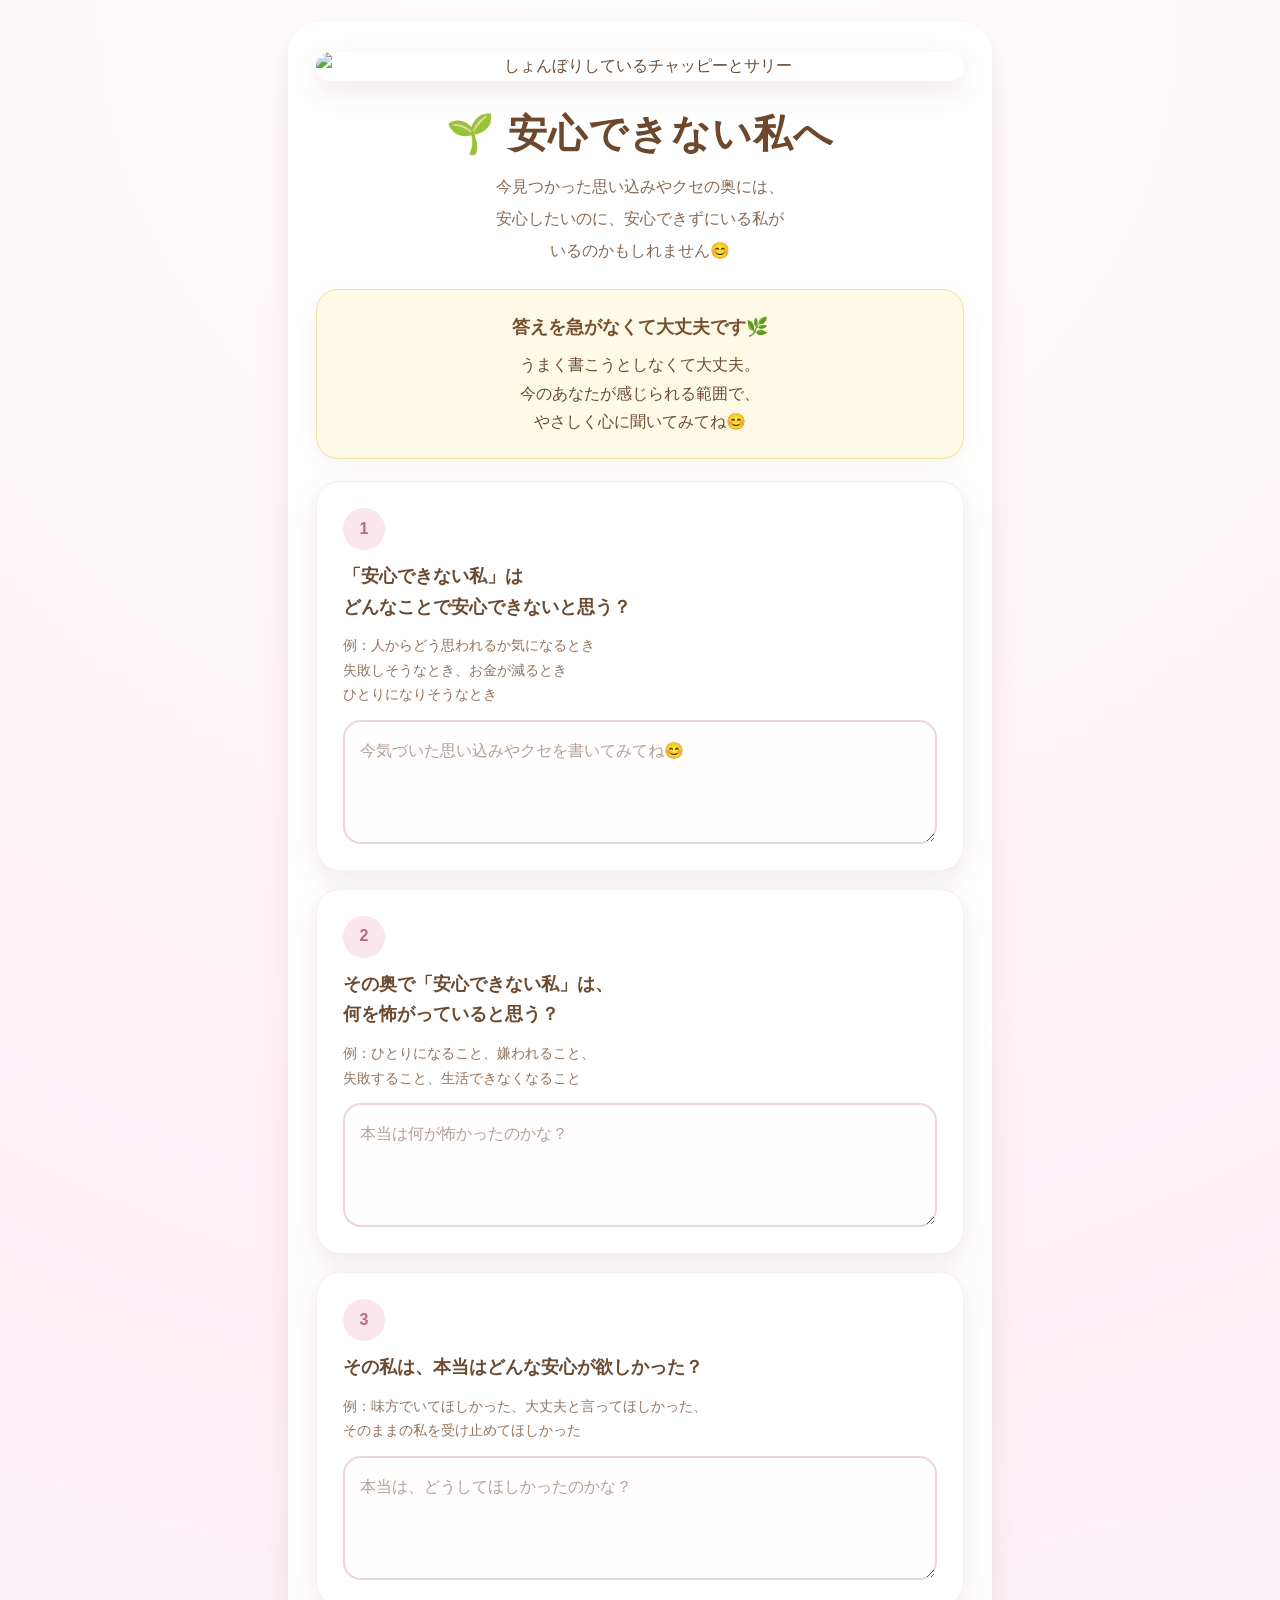
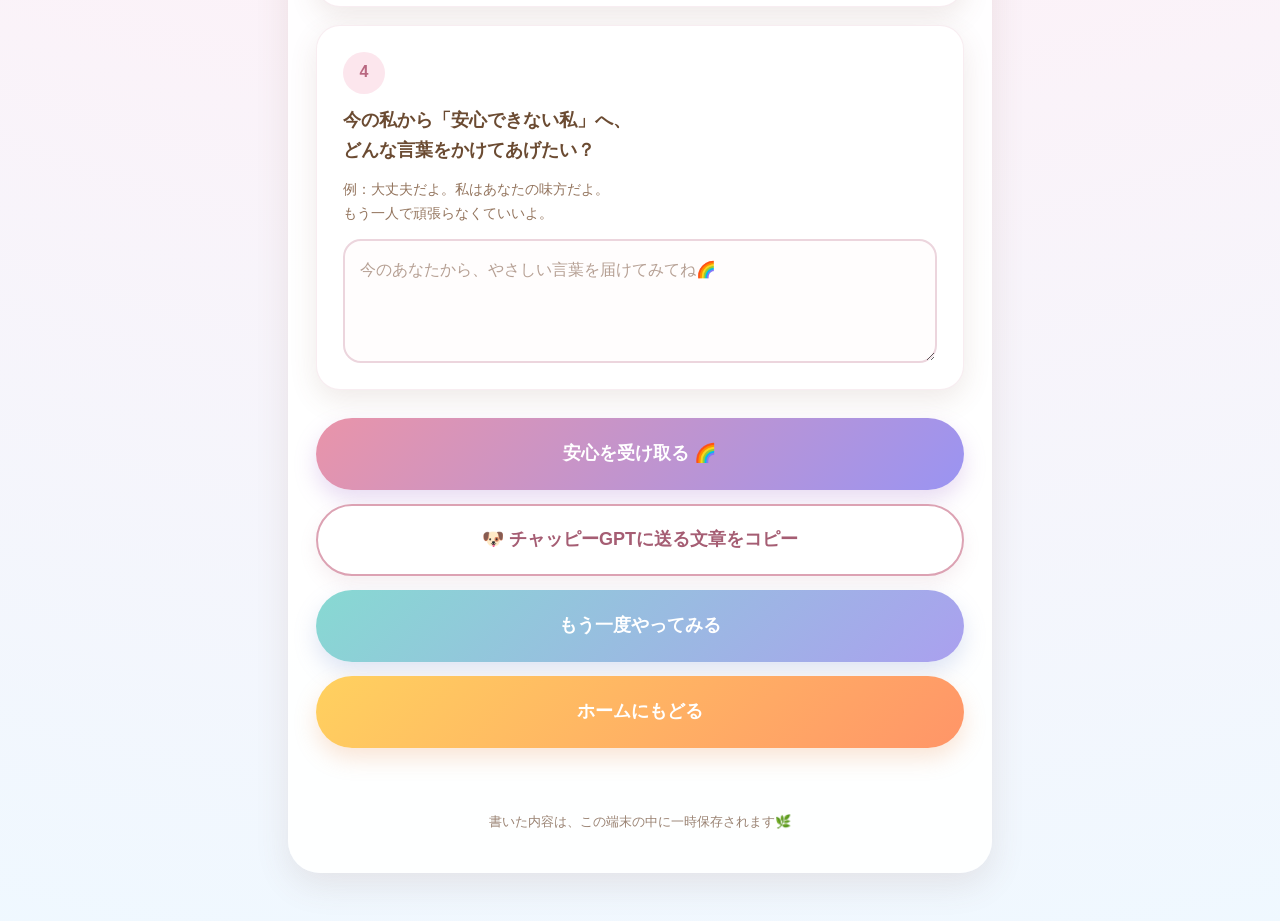
==== commit 46bf45c4: "Revise questions and examples in belief section Updated the questions and hints in the belief sectio" ====
--- a/anshin-me.html
+++ b/anshin-me.html
@@ -383,12 +383,14 @@
         <div class="question-number">1</div>
 
         <label for="belief">
-          今見つかった思い込みやクセは？
+          「安心できない私」は<br>
+           どんなことで安心できないと思う？
         </label>
 
         <p class="hint">
-          例：嫌われたくない、人の目が気になる、<br>
-          私が頑張らなきゃと思ってしまう
+          例：人からどう思われるか気になるとき<br>
+          失敗しそうなとき、お金が減るとき<br>
+          ひとりになりそうなとき
         </p>
 
         <textarea
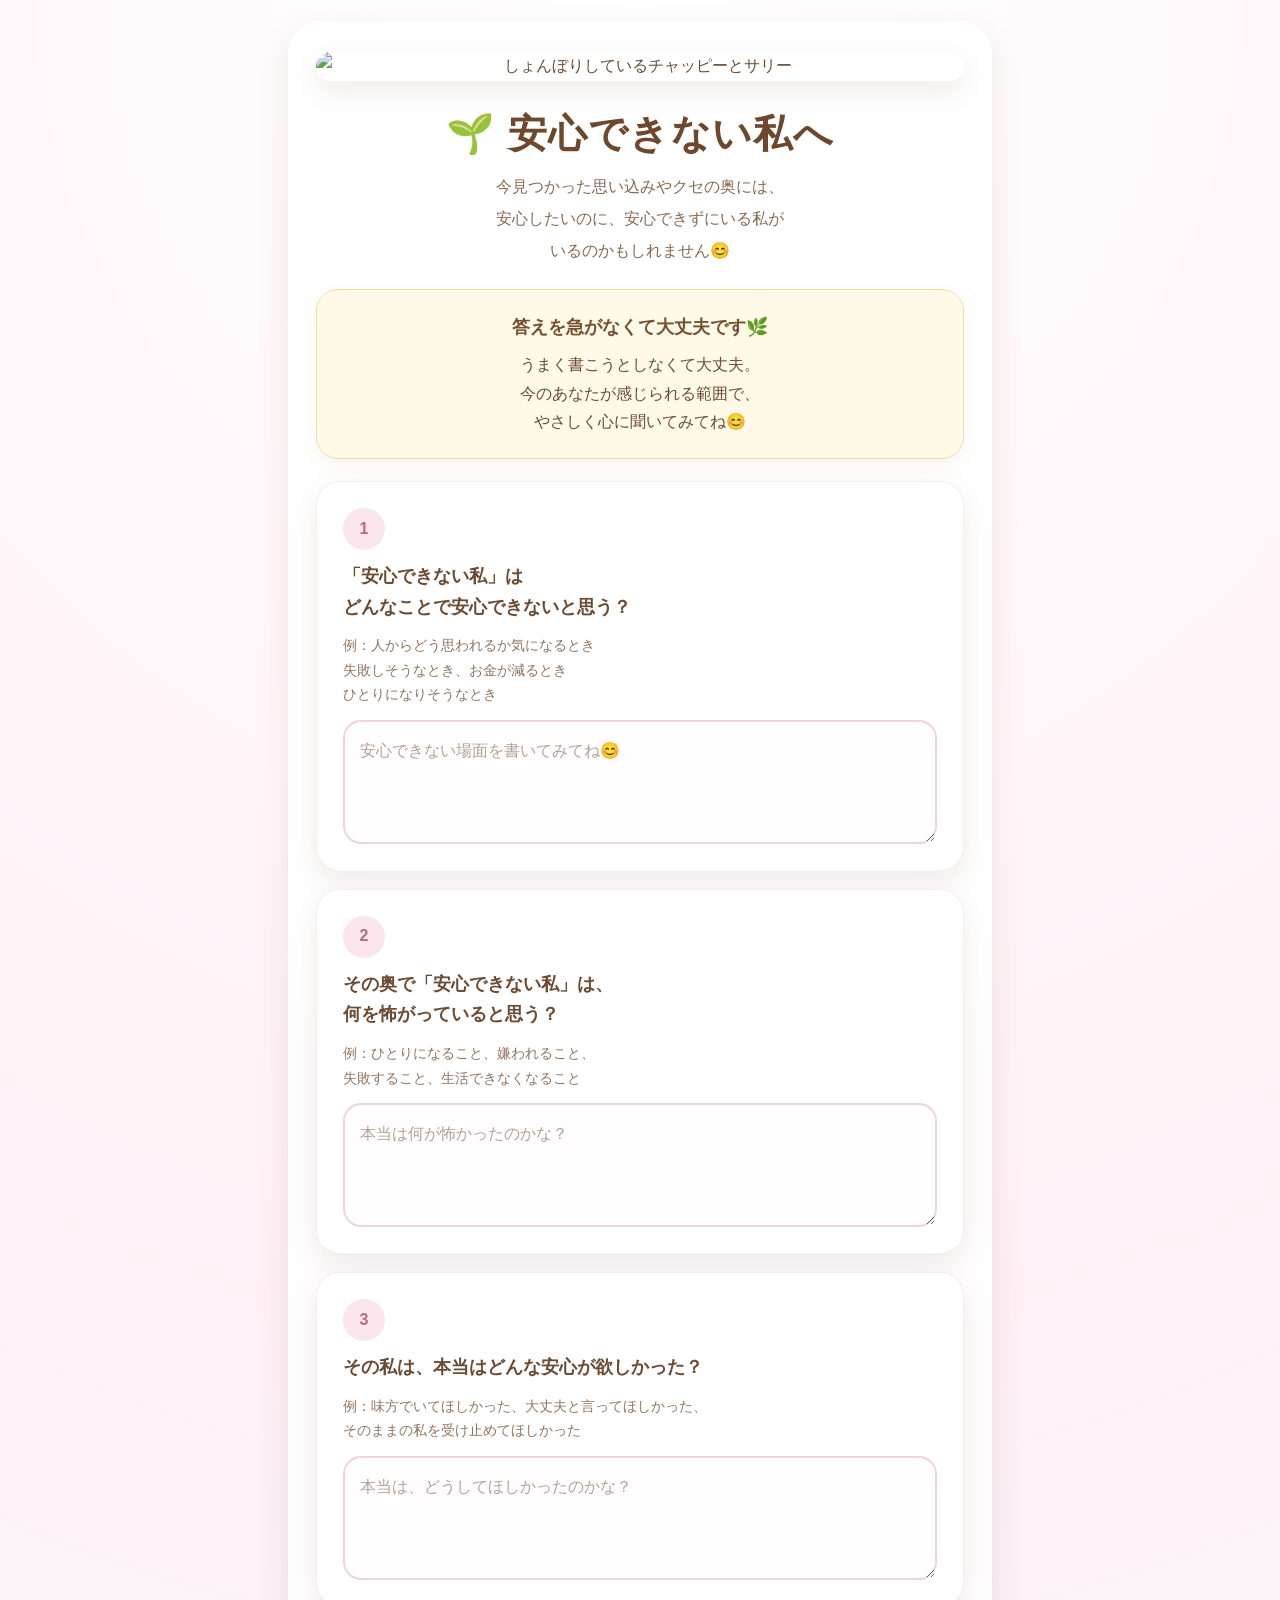
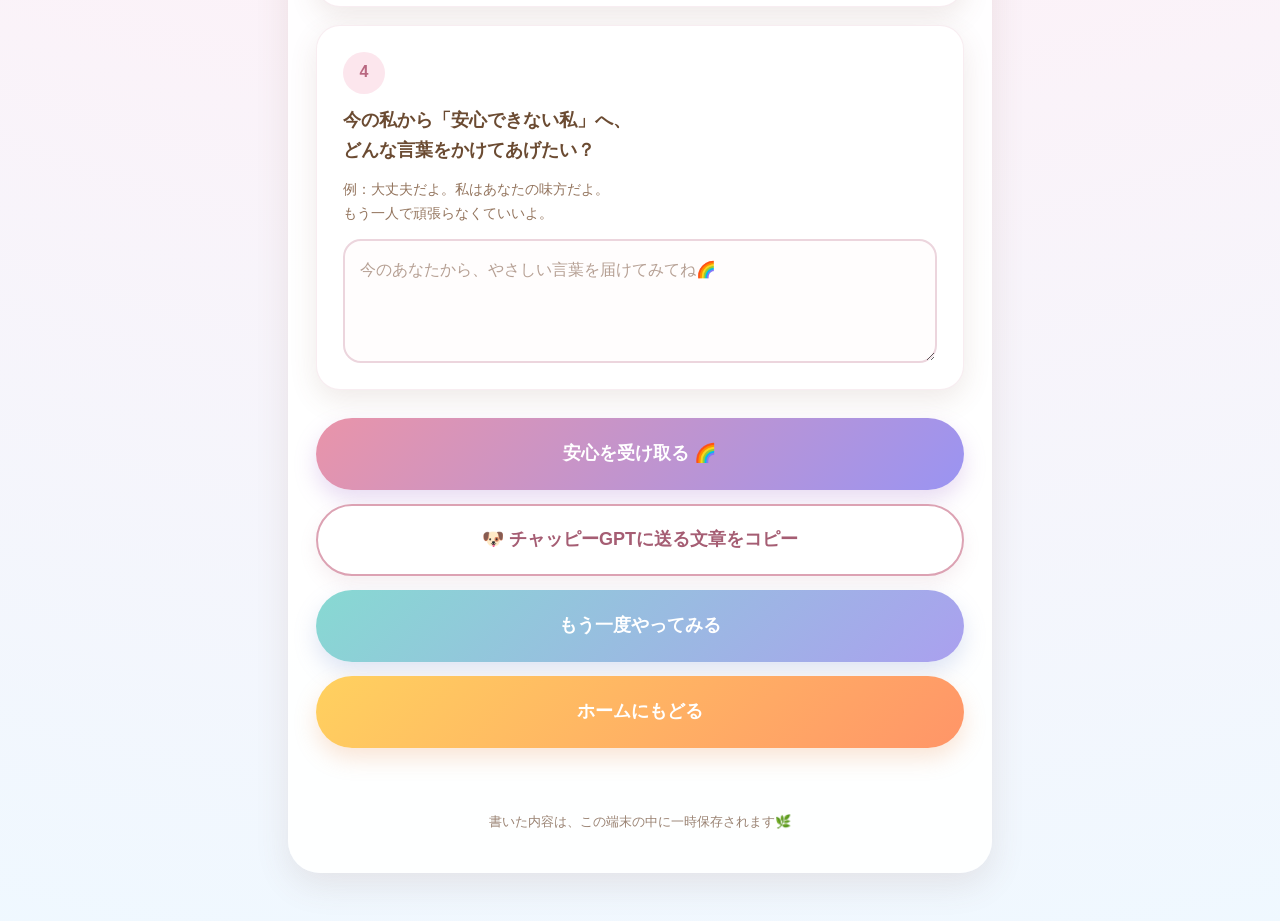
==== commit 73f057f9: "Update anshin-me.html" ====
--- a/anshin-me.html
+++ b/anshin-me.html
@@ -395,7 +395,7 @@
 
         <textarea
           id="belief"
-          placeholder="今気づいた思い込みやクセを書いてみてね😊"
+          placeholder="安心できない場面を書いてみてね😊"
         ></textarea>
       </section>
 
